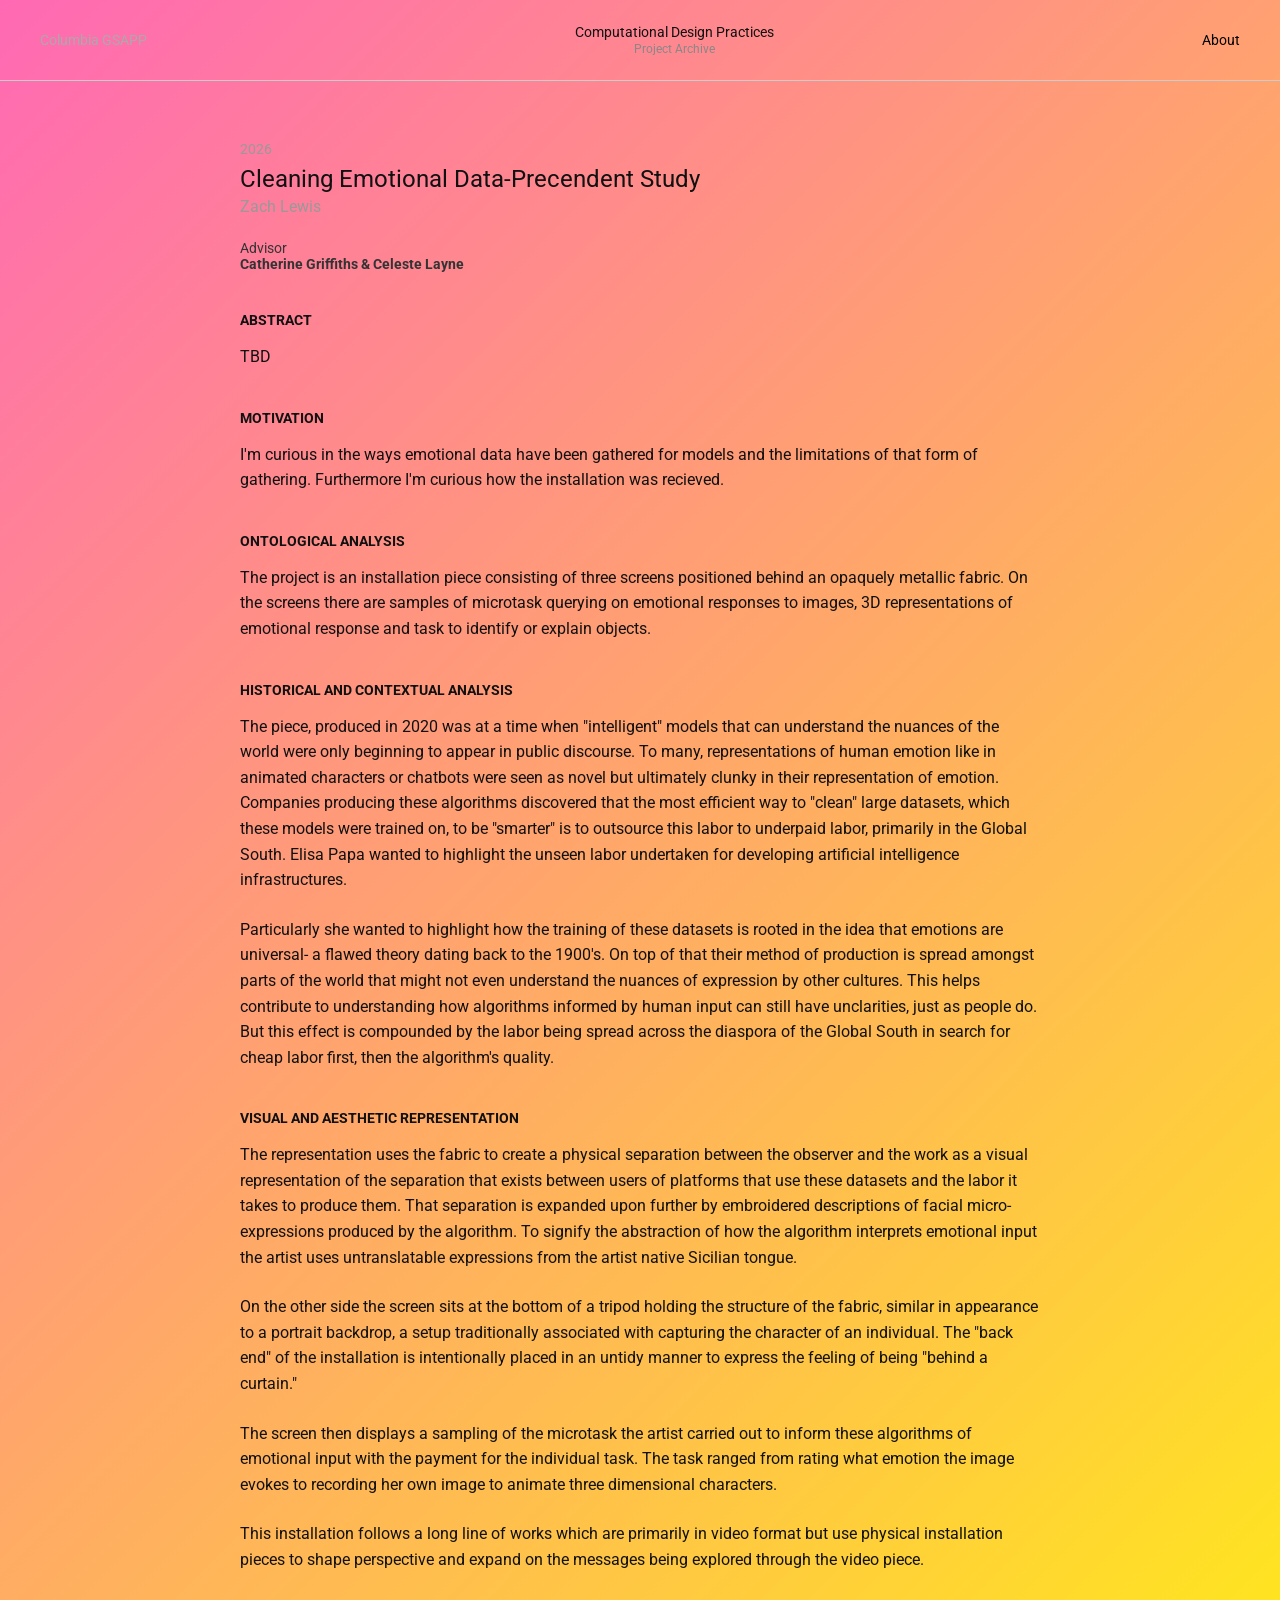
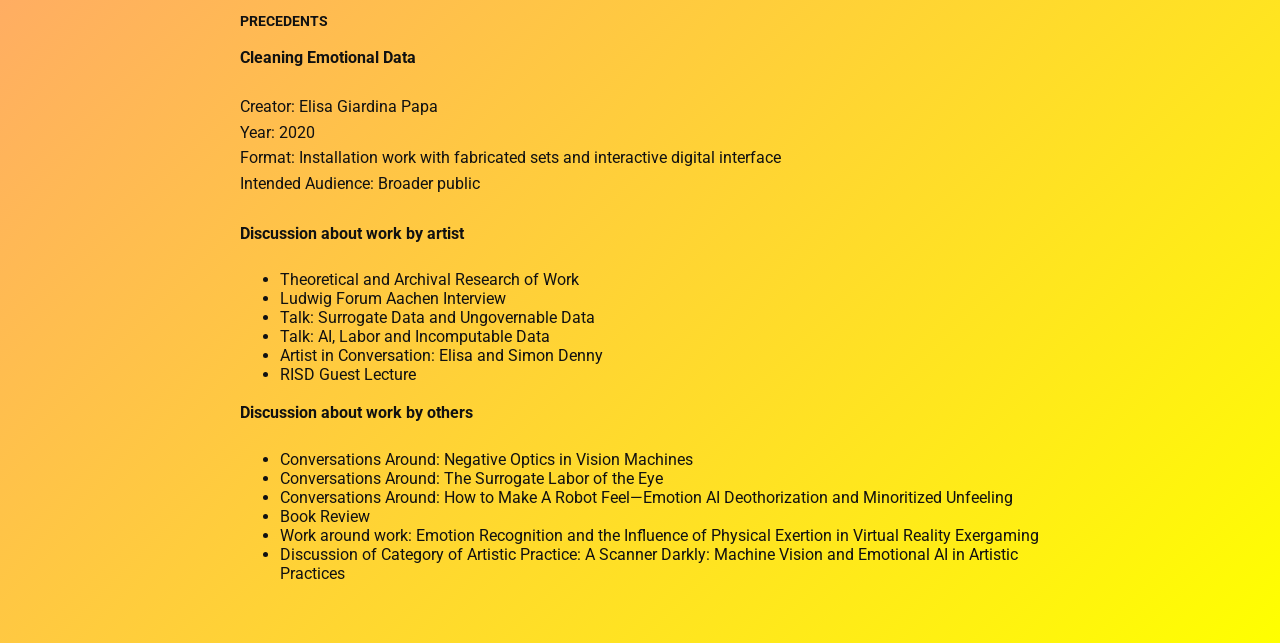
==== index.html @ 57b650bf "Moving to root" ====
<!DOCTYPE html>
<html lang="en">
<head>
    <meta charset="UTF-8">
    <title>Module 1</title>
    <link href="https://fonts.googleapis.com/css2?family=Roboto:wght@300;400;700&display=swap" rel="stylesheet">
    <link rel="stylesheet" href="style.css">
</head>

<body>
    <header>
        <div class="left">Columbia GSAPP</div>
        <div class="center">
            Computational Design Practices<br>
            <span>Project Archive</span>
        </div>
        <div class="right"><a href="#">About</a></div>
    </header>

    <main>
        <div class="project-meta">2026</div>
        <div class="project-title">Cleaning Emotional Data-Precendent Study</div>
        <div class="project-subtitle">Zach Lewis</div>
        <div class="advisor">Advisor<br><strong>Catherine Griffiths & Celeste Layne</strong></div>
        <div class="section-title">Abstract</div>
        <p>TBD</p>
        <div class="section-title">Motivation</div>
        <p>I'm curious in the ways emotional data have been gathered for models and the limitations of that form of gathering. Furthermore I'm curious how the installation was recieved.</p>
<div class="section-title">Ontological analysis</div>
<p>The project is an installation piece consisting of three screens positioned behind an opaquely metallic fabric. On the screens there are samples of microtask querying on emotional responses to images, 3D representations of emotional response and task to identify or explain objects.</p>
<div class="section-title">Historical and Contextual analysis</div>
<p>The piece, produced in 2020 was at a time when "intelligent" models that can understand the nuances of the world were only beginning to appear in public discourse. To many, representations of human emotion like in animated characters or chatbots were seen as novel but ultimately clunky in their representation of emotion. Companies producing these algorithms discovered that the most efficient way to "clean" large datasets, which these models were trained on, to be "smarter" is to outsource this labor to underpaid labor, primarily in the Global South. Elisa Papa wanted to highlight the unseen labor undertaken for developing artificial intelligence infrastructures.</p>
<p>Particularly she wanted to highlight how the training of these datasets is rooted in the idea that emotions are universal- a flawed theory dating back to the 1900's. On top of that their method of production is spread amongst parts of the world that might not even understand the nuances of expression by other cultures. This helps contribute to understanding how algorithms informed by human input can still have unclarities, just as people do. But this effect is compounded by the labor being spread across the diaspora of the Global South in search for cheap labor first, then the algorithm's quality.</p>
<div class="section-title">Visual and Aesthetic representation</div>
<p>The representation uses the fabric to create a physical separation between the observer and the work as a visual representation of the separation that exists between users of platforms that use these datasets and the labor it takes to produce them. That separation is expanded upon further by embroidered descriptions of facial micro-expressions produced by the algorithm. To signify the abstraction of how the algorithm interprets emotional input the artist uses untranslatable expressions from the artist native Sicilian tongue.</p>
<p>On the other side the screen sits at the bottom of a tripod holding the structure of the fabric, similar in appearance to a portrait backdrop, a setup traditionally associated with capturing the character of an individual. The "back end" of the installation is intentionally placed in an untidy manner to express the feeling of being "behind a curtain."</p>
<p>The screen then displays a sampling of the microtask the artist carried out to inform these algorithms of emotional input with the payment for the individual task. The task ranged from rating what emotion the image evokes to recording her own image to animate three dimensional characters.</p>
<p>This installation follows a long line of works which are primarily in video format but use physical installation pieces to shape perspective and expand on the messages being explored through the video piece.</p>
<div class="section-title">Precedents</div>
<div class="precedent-entry">
    <p class="precedent-name"><strong>Cleaning Emotional Data</strong></p>
    <p>
        Creator: Elisa Giardina Papa<br>
        Year: 2020<br>
        Format: Installation work with fabricated sets and interactive digital interface<br>
        Intended Audience: Broader public
    </p>

    <p><strong>Discussion about work by artist</strong></p>
    <ul>
        <li>Theoretical and Archival Research of Work</li>
        <li>Ludwig Forum Aachen Interview</li>
        <li>Talk: Surrogate Data and Ungovernable Data</li>
        <li>Talk: AI, Labor and Incomputable Data</li>
        <li>Artist in Conversation: Elisa and Simon Denny</li>
        <li>RISD Guest Lecture</li>
    </ul>

    <p><strong>Discussion about work by others</strong></p>
    <ul>
        <li>Conversations Around: Negative Optics in Vision Machines</li>
        <li>Conversations Around: The Surrogate Labor of the Eye</li>
        <li>Conversations Around: How to Make A Robot Feel—Emotion AI Deothorization and Minoritized Unfeeling</li>
        <li>Book Review</li>
        <li>Work around work: Emotion Recognition and the Influence of Physical Exertion in Virtual Reality Exergaming</li>
        <li>Discussion of Category of Artistic Practice: A Scanner Darkly: Machine Vision and Emotional AI in Artistic Practices</li>
    </ul>
</div>
    </main>

    <script src="script.js"></script>
  <!-- This links our JavaScript file to the HTML page -->
  <!-- The script tag is placed at the end of the body so the HTML loads first -->
  <!-- src="script.js" tells the browser to load and run our JavaScript file -->
</body>
</html>
---- style.css ----
/* Import Google Fonts - this loads the Roboto font family from Google's servers */
@import url('https://fonts.googleapis.com/css2?family=Roboto:wght@300;400;700&display=swap');

/* Style the entire body of the webpage */
body {
  font-family: 'Roboto', sans-serif;  /* Set the font to Roboto, with sans-serif as backup */
  background: linear-gradient(135deg, #ff69b4, #ffff00);  /* Gradient from pink to yellow */
  color: #111;                        /* Set text color to dark gray (almost black) */
  margin: 0;                          /* Remove default spacing around the body */
  padding: 0;                         /* Remove default internal spacing */
  min-height: 100vh;                  /* Ensure gradient covers full viewport height */
}

/* Style the header section at the top of the page */
header {
  display: flex;                      /* Use flexbox layout for flexible positioning */
  justify-content: space-between;     /* Spread items evenly across the header */
  align-items: center;                /* Center items vertically */
  padding: 24px 40px;                 /* Add 24px top/bottom, 40px left/right spacing inside */
  border-bottom: 1px solid #ccc;      /* Add a light gray line at the bottom */
  font-size: 14px;                    /* Set font size to 14 pixels */
}

/* Style the left section of the header */
header .left {
  color: #aaa;                        /* Set text color to light gray */
}

/* Style the center section of the header */
header .center {
  font-weight: 400;                   /* Set font weight to normal (not bold) */
  text-align: center;                 /* Center the text horizontally */
}

/* Style the span element inside the center section */
header .center span {
  font-size: 12px;                    /* Make this text smaller (12 pixels) */
  color: #888;                        /* Set text color to medium gray */
}

/* Style links in the right section of the header */
header .right a {
  color: #000;                        /* Set link color to black */
  text-decoration: none;              /* Remove the underline from links */
  font-weight: 400;                   /* Set font weight to normal */
}

/* Style the main content area */
main {
  max-width: 800px;                   /* Limit the maximum width to 800 pixels */
  margin: 60px auto;                  /* Add 60px top/bottom margin, center horizontally */
  padding: 0 20px;                    /* Add 20px left/right padding, no top/bottom */
}

/* Style the project year/date */
.project-meta {
  font-size: 14px;                    /* Set font size to 14 pixels */
  color: #999;                        /* Set text color to light gray */
  margin-bottom: 8px;                 /* Add 8 pixels of space below this element */
}

/* Style the main project title */
.project-title {
  font-size: 24px;                    /* Set font size to 24 pixels (larger) */
  font-weight: 400;                   /* Set font weight to normal (not bold) */
  margin-bottom: 4px;                 /* Add 4 pixels of space below this element */
}

/* Style the project subtitle */
.project-subtitle {
  font-size: 16px;                    /* Set font size to 16 pixels */
  color: #999;                        /* Set text color to light gray */
  margin-bottom: 24px;                /* Add 24 pixels of space below this element */
}

/* Style the advisor information */
.advisor {
  font-size: 14px;                    /* Set font size to 14 pixels */
  margin-bottom: 40px;                /* Add 40 pixels of space below this element */
  color: #333;                        /* Set text color to dark gray */
}

/* Style section titles (like "Abstract", "Motivation") */
.section-title {
  font-weight: 700;                   /* Make the text bold */
  text-transform: uppercase;          /* Convert text to all capital letters */
  margin-top: 40px;                   /* Add 40 pixels of space above this element */
  margin-bottom: 12px;                /* Add 12 pixels of space below this element */
  font-size: 14px;                    /* Set font size to 14 pixels */
}

/* Style all paragraph elements */
p {
  font-size: 16px;                    /* Set font size to 16 pixels */
  line-height: 1.6;                   /* Set space between lines to 1.6 times the font size */
  margin-bottom: 24px;                /* Add 24 pixels of space below each paragraph */
  color: #111;                        /* Set text color to dark gray (almost black) */
}

/* Style for our interactive button */
button {
  background-color: #111;             /* Set button background to dark gray */
  color: white;                       /* Set button text color to white */
  border: none;                       /* Remove the default button border */
  padding: 12px 24px;                 /* Add 12px top/bottom, 24px left/right spacing inside */
  font-size: 14px;                    /* Set button text size to 14 pixels */
  font-weight: 400;                   /* Set font weight to normal */
  cursor: pointer;                    /* Change mouse cursor to hand when hovering over button */
  margin-bottom: 20px;                /* Add 20 pixels of space below the button */
  transition: background-color 0.3s;  /* Smooth color change animation (0.3 seconds) */
  border-radius: 4px;                 /* Add slightly rounded corners to the button */
}

/* Change button appearance when user hovers over it */
button:hover {
  background-color: #333;             /* Change background to lighter gray on hover */
}

/* Style for the message display area */
#messageDisplay {
  font-size: 16px;                    /* Set font size to 16 pixels */
  line-height: 1.6;                   /* Set space between lines */
  margin-top: 20px;                   /* Add 20 pixels of space above this element */
  padding: 16px;                      /* Add 16 pixels of spacing inside the element */
  border: 1px solid #ccc;             /* Add a light gray border around the element */
  background-color: #f9f9f9;          /* Set background color to very light gray */
  border-radius: 4px;                 /* Add slightly rounded corners */
  min-height: 20px;                   /* Set minimum height so the area is visible even when empty */
}
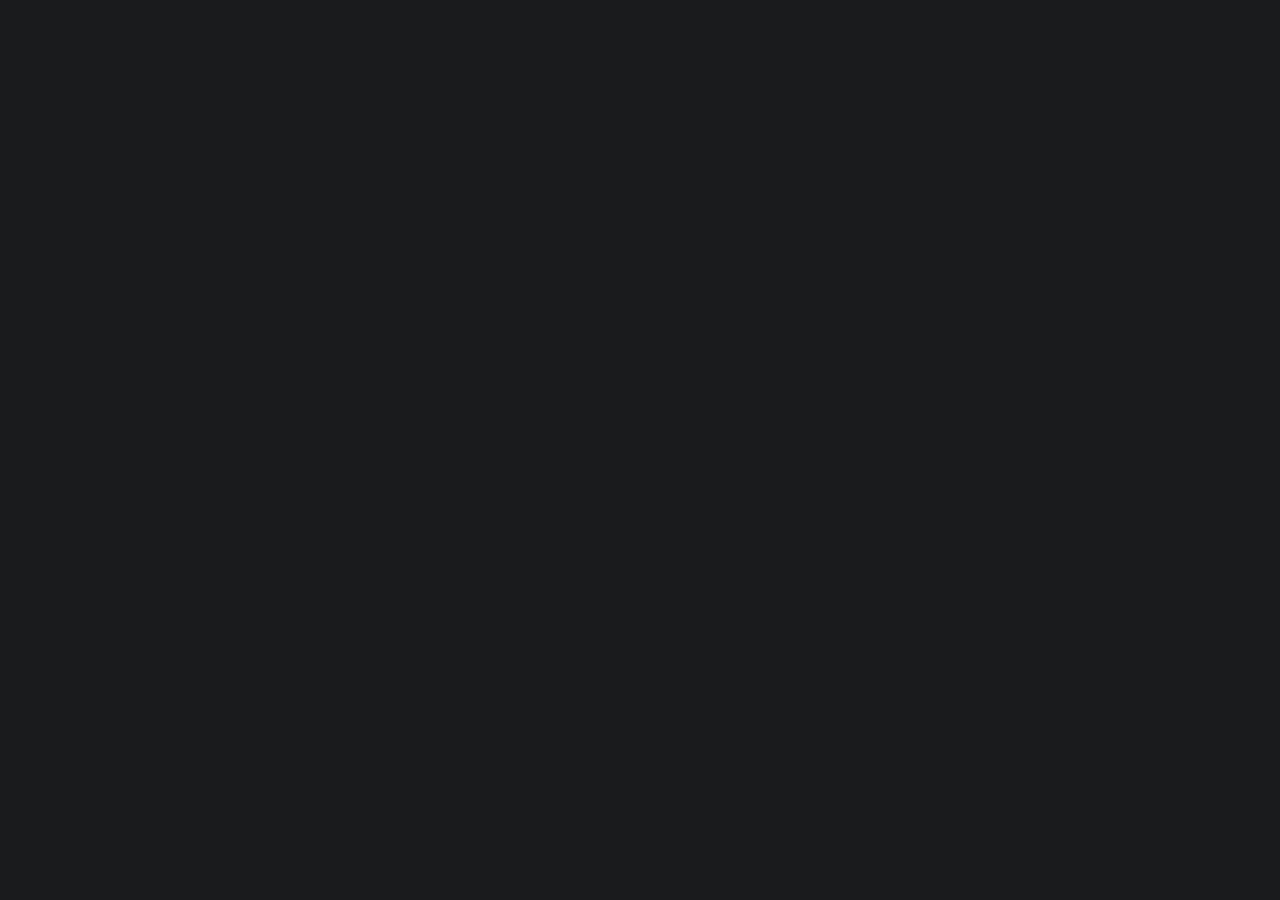
==== commit 674cb746: "Almost done w/ Website" ====
--- a/index.html
+++ b/index.html
@@ -2,75 +2,68 @@
 <html lang="en">
 <head>
     <meta charset="UTF-8">
-    <title>Module 1</title>
-    <link href="https://fonts.googleapis.com/css2?family=Roboto:wght@300;400;700&display=swap" rel="stylesheet">
-    <link rel="stylesheet" href="style.css">
+    <meta name="viewport" content="width=device-width, initial-scale=1">
+    <title>Interview Room</title>
+    <link rel="stylesheet" href="mirror.css?v=4">
 </head>
+<body>
+    <div id="scene-root"></div>
 
-<body>
-    <header>
-        <div class="left">Columbia GSAPP</div>
-        <div class="center">
-            Computational Design Practices<br>
-            <span>Project Archive</span>
+    <div id="precedent-popup">
+        <span>Precedent Study-Cleaning Emotional Data</span>
+    </div>
+
+    <button id="folder-close" aria-label="Close">&times;</button>
+
+    <div id="tab-tooltip"></div>
+
+    <div id="quiz-overlay">
+        <div class="quiz-card">
+            <div class="quiz-header">
+                <span class="quiz-heading" id="quiz-heading"></span>
+            </div>
+            <div class="quiz-body">
+                <p class="quiz-question" id="quiz-question"></p>
+
+                <div class="quiz-input-area" id="quiz-input-area"></div>
+
+                <div class="quiz-insight" id="quiz-insight" hidden>
+                    <p class="quiz-label">Interesting points! Here is what I saw:</p>
+                    <p id="quiz-insight-text"></p>
+                </div>
+
+                <div class="quiz-summary" id="quiz-summary" hidden>
+                    <p class="quiz-label">This is my new understanding of the question. Thanks for providing some useful data!</p>
+                    <p class="quiz-generated" id="quiz-summary-text"></p>
+                    <button class="quiz-btn" id="quiz-next-btn"></button>
+                </div>
+            </div>
         </div>
-        <div class="right"><a href="#">About</a></div>
-    </header>
+    </div>
 
-    <main>
-        <div class="project-meta">2026</div>
-        <div class="project-title">Cleaning Emotional Data-Precendent Study</div>
-        <div class="project-subtitle">Zach Lewis</div>
-        <div class="advisor">Advisor<br><strong>Catherine Griffiths & Celeste Layne</strong></div>
-        <div class="section-title">Abstract</div>
-        <p>TBD</p>
-        <div class="section-title">Motivation</div>
-        <p>I'm curious in the ways emotional data have been gathered for models and the limitations of that form of gathering. Furthermore I'm curious how the installation was recieved.</p>
-<div class="section-title">Ontological analysis</div>
-<p>The project is an installation piece consisting of three screens positioned behind an opaquely metallic fabric. On the screens there are samples of microtask querying on emotional responses to images, 3D representations of emotional response and task to identify or explain objects.</p>
-<div class="section-title">Historical and Contextual analysis</div>
-<p>The piece, produced in 2020 was at a time when "intelligent" models that can understand the nuances of the world were only beginning to appear in public discourse. To many, representations of human emotion like in animated characters or chatbots were seen as novel but ultimately clunky in their representation of emotion. Companies producing these algorithms discovered that the most efficient way to "clean" large datasets, which these models were trained on, to be "smarter" is to outsource this labor to underpaid labor, primarily in the Global South. Elisa Papa wanted to highlight the unseen labor undertaken for developing artificial intelligence infrastructures.</p>
-<p>Particularly she wanted to highlight how the training of these datasets is rooted in the idea that emotions are universal- a flawed theory dating back to the 1900's. On top of that their method of production is spread amongst parts of the world that might not even understand the nuances of expression by other cultures. This helps contribute to understanding how algorithms informed by human input can still have unclarities, just as people do. But this effect is compounded by the labor being spread across the diaspora of the Global South in search for cheap labor first, then the algorithm's quality.</p>
-<div class="section-title">Visual and Aesthetic representation</div>
-<p>The representation uses the fabric to create a physical separation between the observer and the work as a visual representation of the separation that exists between users of platforms that use these datasets and the labor it takes to produce them. That separation is expanded upon further by embroidered descriptions of facial micro-expressions produced by the algorithm. To signify the abstraction of how the algorithm interprets emotional input the artist uses untranslatable expressions from the artist native Sicilian tongue.</p>
-<p>On the other side the screen sits at the bottom of a tripod holding the structure of the fabric, similar in appearance to a portrait backdrop, a setup traditionally associated with capturing the character of an individual. The "back end" of the installation is intentionally placed in an untidy manner to express the feeling of being "behind a curtain."</p>
-<p>The screen then displays a sampling of the microtask the artist carried out to inform these algorithms of emotional input with the payment for the individual task. The task ranged from rating what emotion the image evokes to recording her own image to animate three dimensional characters.</p>
-<p>This installation follows a long line of works which are primarily in video format but use physical installation pieces to shape perspective and expand on the messages being explored through the video piece.</p>
-<div class="section-title">Precedents</div>
-<div class="precedent-entry">
-    <p class="precedent-name"><strong>Cleaning Emotional Data</strong></p>
-    <p>
-        Creator: Elisa Giardina Papa<br>
-        Year: 2020<br>
-        Format: Installation work with fabricated sets and interactive digital interface<br>
-        Intended Audience: Broader public
-    </p>
+    <div id="content-overlay">
+        <div class="content-card">
+            <div class="content-carousel">
+                <div class="carousel-track" id="carousel-track"></div>
+                <button class="carousel-btn carousel-prev" id="carousel-prev" aria-label="Previous image">&#8249;</button>
+                <button class="carousel-btn carousel-next" id="carousel-next" aria-label="Next image">&#8250;</button>
+                <div class="carousel-dots" id="carousel-dots"></div>
+            </div>
+            <div class="content-body">
+                <h2 class="content-heading" id="content-heading"></h2>
+                <div id="content-paragraphs"></div>
+            </div>
+        </div>
+    </div>
 
-    <p><strong>Discussion about work by artist</strong></p>
-    <ul>
-        <li>Theoretical and Archival Research of Work</li>
-        <li>Ludwig Forum Aachen Interview</li>
-        <li>Talk: Surrogate Data and Ungovernable Data</li>
-        <li>Talk: AI, Labor and Incomputable Data</li>
-        <li>Artist in Conversation: Elisa and Simon Denny</li>
-        <li>RISD Guest Lecture</li>
-    </ul>
-
-    <p><strong>Discussion about work by others</strong></p>
-    <ul>
-        <li>Conversations Around: Negative Optics in Vision Machines</li>
-        <li>Conversations Around: The Surrogate Labor of the Eye</li>
-        <li>Conversations Around: How to Make A Robot Feel—Emotion AI Deothorization and Minoritized Unfeeling</li>
-        <li>Book Review</li>
-        <li>Work around work: Emotion Recognition and the Influence of Physical Exertion in Virtual Reality Exergaming</li>
-        <li>Discussion of Category of Artistic Practice: A Scanner Darkly: Machine Vision and Emotional AI in Artistic Practices</li>
-    </ul>
-</div>
-    </main>
-
-    <script src="script.js"></script>
-  <!-- This links our JavaScript file to the HTML page -->
-  <!-- The script tag is placed at the end of the body so the HTML loads first -->
-  <!-- src="script.js" tells the browser to load and run our JavaScript file -->
+    <script type="importmap">
+    {
+        "imports": {
+            "three": "https://unpkg.com/three@0.160.0/build/three.module.js",
+            "three/addons/": "https://unpkg.com/three@0.160.0/examples/jsm/"
+        }
+    }
+    </script>
+    <script type="module" src="mirror.js?v=18"></script>
 </body>
-</html>+</html>
--- a/mirror.css
+++ b/mirror.css
@@ -0,0 +1,339 @@
+html, body {
+  margin: 0;
+  padding: 0;
+  width: 100%;
+  height: 100%;
+  overflow: hidden;
+  background: #1a1b1d;
+}
+
+#scene-root {
+  width: 100vw;
+  height: 100vh;
+}
+
+#scene-root canvas {
+  display: block;
+}
+
+/* Text that fades in once the camera looks down at the desk */
+#precedent-popup {
+  position: fixed;
+  left: 50%;
+  bottom: 14%;
+  transform: translate(-50%, 8px);
+  padding: 8px 14px;
+  background: #0a0a0a;
+  color: #f2f2f2;
+  font-family: 'Courier New', Courier, monospace;
+  font-size: 13px;
+  letter-spacing: 1.5px;
+  text-transform: uppercase;
+  opacity: 0;
+  transition: opacity 0.4s ease, transform 0.4s ease;
+  pointer-events: none;
+}
+
+#precedent-popup.visible {
+  opacity: 1;
+  transform: translate(-50%, 0);
+}
+
+/* Close button shown while a folder is open in the 3D scene */
+#folder-close {
+  position: fixed;
+  top: 24px;
+  right: 28px;
+  width: 34px;
+  height: 34px;
+  background: #0a0a0a;
+  border: none;
+  color: #f2f2f2;
+  font-size: 18px;
+  line-height: 1;
+  cursor: pointer;
+  opacity: 0;
+  transform: translateY(-6px);
+  transition: opacity 0.3s ease, transform 0.3s ease;
+  pointer-events: none;
+}
+
+#folder-close.visible {
+  opacity: 1;
+  transform: translateY(0);
+  pointer-events: auto;
+}
+
+/* Tooltip that follows whichever 3D tab is currently hovered */
+#tab-tooltip {
+  position: fixed;
+  padding: 6px 12px;
+  background: #0a0a0a;
+  color: #f2f2f2;
+  font-family: 'Courier New', Courier, monospace;
+  font-size: 11px;
+  letter-spacing: 1px;
+  text-transform: uppercase;
+  white-space: nowrap;
+  opacity: 0;
+  pointer-events: none;
+  transition: opacity 0.15s ease;
+  transform: translate(-50%, -135%);
+  z-index: 20;
+}
+
+#tab-tooltip.visible {
+  opacity: 1;
+}
+
+/* Mini-task questionnaire, shown "on" the two-way mirror once a remote
+   button casts it there. */
+#quiz-overlay {
+  position: fixed;
+  top: 6%;
+  left: 14%;
+  right: 14%;
+  bottom: 6%;
+  display: flex;
+  align-items: center;
+  justify-content: center;
+  opacity: 0;
+  pointer-events: none;
+  transition: opacity 0.4s ease;
+  z-index: 15;
+}
+
+#quiz-overlay.visible {
+  opacity: 1;
+  pointer-events: auto;
+}
+
+.quiz-card {
+  width: 100%;
+  max-height: 100%;
+  overflow-y: auto;
+  background: #100f10;
+  color: #f2f2f2;
+  font-family: 'Courier New', Courier, monospace;
+}
+
+.quiz-header {
+  position: sticky;
+  top: 0;
+  background: #e086c3;
+  color: #1a1220;
+  padding: 16px 22px;
+}
+
+.quiz-heading {
+  font-size: 18px;
+  font-weight: bold;
+  letter-spacing: 1px;
+  text-transform: uppercase;
+}
+
+.quiz-body {
+  padding: 22px 26px 28px;
+}
+
+.quiz-question {
+  font-size: 15px;
+  font-weight: bold;
+  line-height: 1.6;
+  margin: 0 0 18px;
+}
+
+.quiz-input-area {
+  margin-bottom: 18px;
+}
+
+.quiz-btn {
+  background: #e086c3;
+  color: #1a1220;
+  border: none;
+  font-family: inherit;
+  font-size: 13px;
+  font-weight: bold;
+  letter-spacing: 1px;
+  text-transform: uppercase;
+  padding: 10px 20px;
+  cursor: pointer;
+}
+
+.quiz-btn:hover {
+  background: #ec9ed0;
+}
+
+.quiz-textarea {
+  width: 100%;
+  min-height: 90px;
+  background: #1c1a1d;
+  color: #f2f2f2;
+  border: 1px solid #3a373b;
+  font-family: inherit;
+  font-size: 13px;
+  line-height: 1.5;
+  padding: 12px;
+  box-sizing: border-box;
+  resize: vertical;
+  margin-bottom: 12px;
+}
+
+.quiz-textarea:focus {
+  outline: 1px solid #e086c3;
+}
+
+.quiz-insight,
+.quiz-summary {
+  margin-top: 20px;
+  padding-top: 18px;
+  border-top: 1px solid #322f33;
+}
+
+.quiz-label {
+  font-size: 13px;
+  font-weight: bold;
+  margin: 0 0 10px;
+}
+
+.quiz-insight p:not(.quiz-label),
+.quiz-summary p:not(.quiz-label) {
+  font-size: 13px;
+  line-height: 1.7;
+  color: #c7c3c8;
+  margin: 0 0 14px;
+}
+
+.quiz-generated {
+  color: #a9d9c4 !important;
+  font-style: italic;
+}
+
+/* Rich content shown "on" a folder's sheet -- an image carousel plus
+   scrollable text, styled like paper rather than the mirror's pink quiz. */
+#content-overlay {
+  position: fixed;
+  top: 6%;
+  left: 14%;
+  right: 14%;
+  bottom: 6%;
+  display: flex;
+  align-items: center;
+  justify-content: center;
+  opacity: 0;
+  pointer-events: none;
+  transition: opacity 0.4s ease;
+  z-index: 15;
+}
+
+#content-overlay.visible {
+  opacity: 1;
+  pointer-events: auto;
+}
+
+.content-card {
+  width: 100%;
+  max-height: 100%;
+  overflow-y: auto;
+  background: #f7f4ec;
+  color: #1c1c1c;
+  font-family: 'Courier New', Courier, monospace;
+}
+
+.content-carousel {
+  position: relative;
+  width: 100%;
+  aspect-ratio: 16 / 9;
+  background: #0a0a0a;
+  overflow: hidden;
+}
+
+.carousel-track {
+  position: relative;
+  width: 100%;
+  height: 100%;
+}
+
+.carousel-img {
+  position: absolute;
+  inset: 0;
+  width: 100%;
+  height: 100%;
+  object-fit: cover;
+  opacity: 0;
+  transition: opacity 0.4s ease;
+}
+
+.carousel-img.active {
+  opacity: 1;
+}
+
+.carousel-btn {
+  position: absolute;
+  top: 50%;
+  transform: translateY(-50%);
+  width: 34px;
+  height: 34px;
+  background: rgba(10, 10, 10, 0.55);
+  color: #f2f2f2;
+  border: none;
+  font-size: 20px;
+  line-height: 1;
+  cursor: pointer;
+}
+
+.carousel-btn:hover {
+  background: rgba(10, 10, 10, 0.8);
+}
+
+.carousel-prev {
+  left: 12px;
+}
+
+.carousel-next {
+  right: 12px;
+}
+
+.carousel-dots {
+  position: absolute;
+  bottom: 12px;
+  left: 50%;
+  transform: translateX(-50%);
+  display: flex;
+  gap: 8px;
+}
+
+.carousel-dot {
+  width: 8px;
+  height: 8px;
+  border-radius: 50%;
+  background: rgba(242, 242, 242, 0.4);
+  cursor: pointer;
+  padding: 0;
+  border: none;
+}
+
+.carousel-dot.active {
+  background: #f2f2f2;
+}
+
+.content-body {
+  padding: 22px 26px 30px;
+}
+
+.content-heading {
+  font-size: 16px;
+  font-weight: bold;
+  letter-spacing: 1px;
+  text-transform: uppercase;
+  margin: 0 0 18px;
+  padding-bottom: 14px;
+  border-bottom: 1px solid #c9c4b4;
+}
+
+.content-body p {
+  font-size: 13px;
+  line-height: 1.7;
+  color: #1c1c1c;
+  margin: 0 0 16px;
+}
